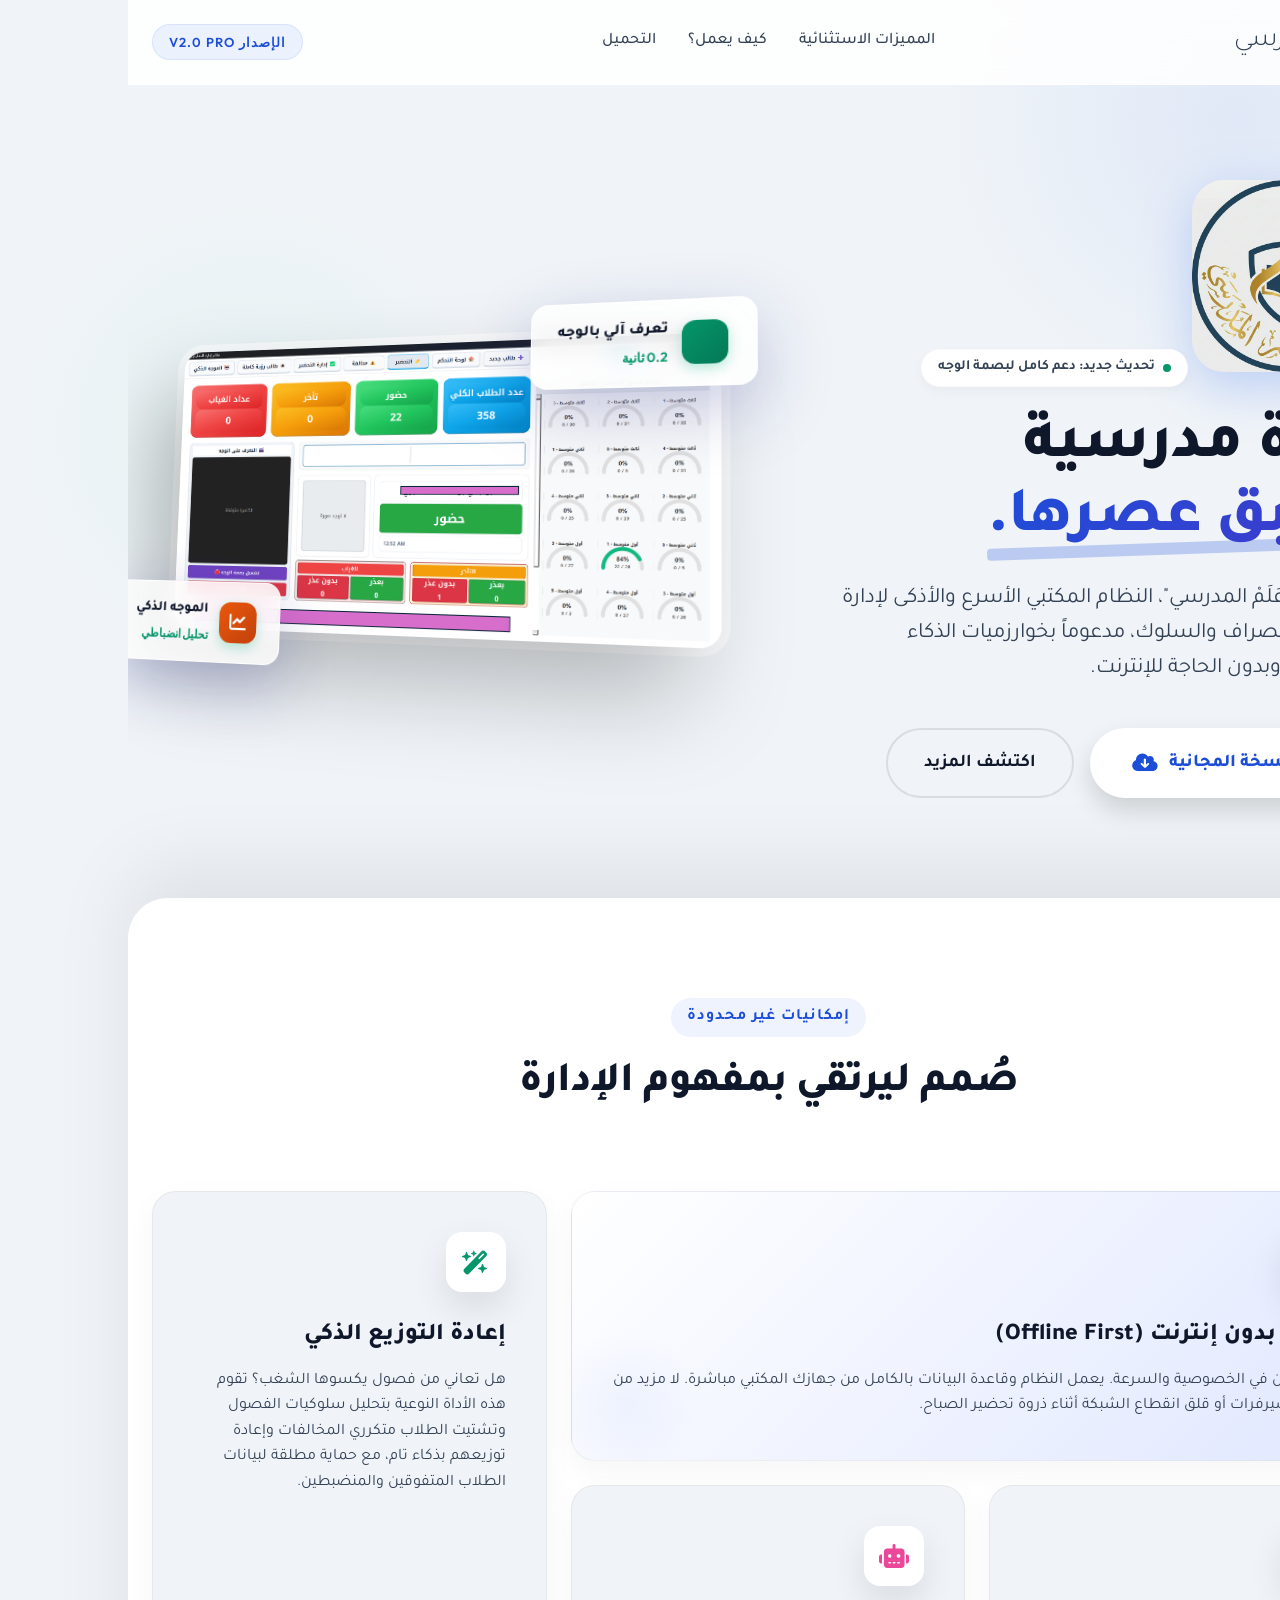
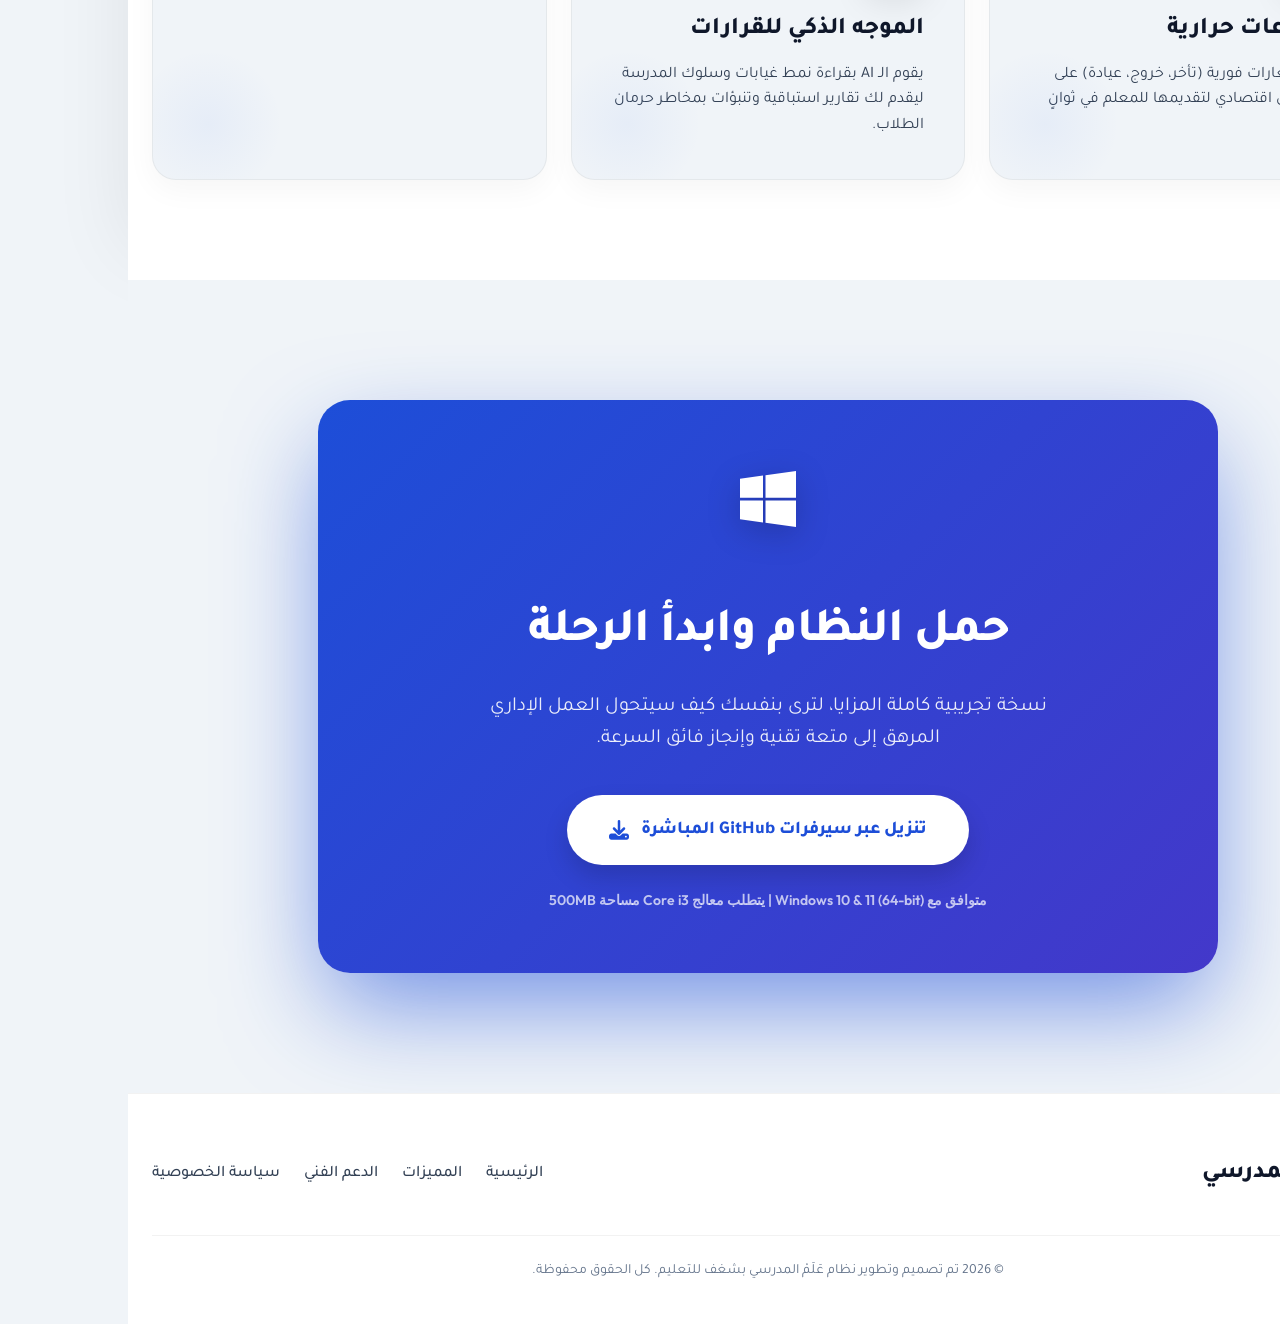
==== index.html @ 2feb37c1 "ملفات الموقع" ====
<!DOCTYPE html>
<html lang="ar" dir="rtl">

<head>
    <meta charset="UTF-8">
    <meta name="viewport" content="width=device-width, initial-scale=1.0">
    <title>عَلَمْ المدرسي | الإدارة المدرسية بذكاء اصطناعي</title>
    <!-- Modern Typefaces -->
    <link
        href="https://fonts.googleapis.com/css2?family=Tajawal:wght@300;400;500;700;800&family=Outfit:wght@300;400;600;800&display=swap"
        rel="stylesheet">
    <!-- FontAwesome Pro Icons -->
    <link rel="stylesheet" href="https://cdnjs.cloudflare.com/ajax/libs/font-awesome/6.4.0/css/all.min.css">
    <link rel="stylesheet" href="style.css">
</head>

<body>

    <!-- Header Glassmorphism -->
    <header id="navbar">
        <div class="container">
            <a href="#" class="logo">
                عَلَمْ <span>المدرسي</span>
            </a>

            <nav class="nav-links">
                <a href="#features">المميزات الاستثنائية</a>
                <a href="#how">كيف يعمل؟</a>
                <a href="#download">التحميل</a>
            </nav>

            <div class="tagline">الإصدار V2.0 PRO</div>
        </div>
    </header>

    <!-- Hero Section -->
    <section class="masthead">
        <div class="container">
            <div class="intro-text">
                <div style="margin-bottom: 24px; display: inline-block; animation: float 4s ease-in-out infinite;">
                    <img src="logo.png" alt="شعار برنامج علم"
                        style="height: 192px; width: auto; filter: drop-shadow(0 15px 25px rgba(37, 99, 235, 0.25)); border-radius: 32px;">
                </div>
                <div class="badge-new">
                    <span class="pulse"></span> تحديث جديد: دعم كامل لبصمة الوجه
                </div>
                <h1>إدارة مدرسية <span>تسبق عصرها.</span></h1>
                <p>تعرّف على "عَلَمْ المدرسي"، النظام المكتبي الأسرع والأذكى لإدارة الحضور والانصراف والسلوك، مدعوماً
                    بخوارزميات الذكاء الاصطناعي وبدون الحاجة للإنترنت.</p>

                <div class="hero-buttons">
                    <a href="#download" class="btn-primary">
                        حمل النسخة المجانية <i class="fa-solid fa-cloud-arrow-down"></i>
                    </a>
                    <a href="#features" class="btn-secondary">
                        اكتشف المزيد
                    </a>
                </div>
            </div>

            <div class="intro-graphic">
                <div class="graphic-wrapper">
                    <img src="Picture1.png" alt="واجهة نظام علم الذكي" class="app-screenshot"
                        onerror="this.src='https://placehold.co/800x550/f1f5f9/94a3b8?font=raleway&text=App+Screenshot'">

                    <!-- Decorative Floating Elements -->
                    <div class="float-element float-top-left">
                        <div class="float-icon"><i class="fa-solid fa-face-viewfinder"></i></div>
                        <div class="float-text">
                            <h4>تعرف آلي بالوجه</h4>
                            <p>0.2 ثانية</p>
                        </div>
                    </div>

                    <div class="float-element float-bottom-right">
                        <div class="float-icon" style="background: var(--warm-gradient)"><i
                                class="fa-solid fa-chart-line"></i></div>
                        <div class="float-text">
                            <h4>الموجه الذكي</h4>
                            <p>تحليل انضباطي</p>
                        </div>
                    </div>
                </div>
            </div>
        </div>
    </section>

    <!-- Bento Grid Features Section -->
    <section id="features" class="main-content">
        <div class="container">
            <div class="section-header">
                <span class="section-subtitle">إمكانيات غير محدودة</span>
                <h2 class="section-title">صُمم ليرتقي بمفهوم الإدارة</h2>
            </div>

            <div class="bento-grid">

                <!-- Large Feature 1 -->
                <div class="bento-item large">
                    <div class="bento-icon"><i class="fa-solid fa-microchip"></i></div>
                    <div class="bento-content">
                        <h3>يعمل بدون إنترنت (Offline First)</h3>
                        <p>قوتنا تكمن في الخصوصية والسرعة. يعمل النظام وقاعدة البيانات بالكامل من جهازك المكتبي مباشرة.
                            لا مزيد من انتظار السيرفرات أو قلق انقطاع الشبكة أثناء ذروة تحضير الصباح.</p>
                    </div>
                    <div class="bento-decorator"></div>
                </div>

                <!-- Tall Feature -->
                <div class="bento-item tall">
                    <div class="bento-icon"><i class="fa-solid fa-wand-magic-sparkles"></i></div>
                    <div class="bento-content">
                        <h3>إعادة التوزيع الذكي</h3>
                        <p>هل تعاني من فصول يكسوها الشغب؟ تقوم هذه الأداة النوعية بتحليل سلوكيات الفصول وتشتيت الطلاب
                            متكرري المخالفات وإعادة توزيعهم بذكاء تام، مع حماية مطلقة لبيانات الطلاب المتفوقين
                            والمنضبطين.</p>
                    </div>
                    <div class="bento-decorator"></div>
                </div>

                <!-- Normal Feature 1 -->
                <div class="bento-item">
                    <div class="bento-icon"><i class="fa-solid fa-expand"></i></div>
                    <div class="bento-content">
                        <h3>مطبوعات حرارية</h3>
                        <p>اطبع إشعارات فورية (تأخر، خروج، عيادة) على ورق حراري اقتصادي لتقديمها للمعلم في ثوانٍ معدودة.
                        </p>
                    </div>
                    <div class="bento-decorator"></div>
                </div>

                <!-- Normal Feature 2 -->
                <div class="bento-item">
                    <div class="bento-icon"><i class="fa-solid fa-robot"></i></div>
                    <div class="bento-content">
                        <h3>الموجه الذكي للقرارات</h3>
                        <p>يقوم الـ AI بقراءة نمط غيابات وسلوك المدرسة ليقدم لك تقارير استباقية وتنبؤات بمخاطر حرمان
                            الطلاب.</p>
                    </div>
                    <div class="bento-decorator"></div>
                </div>

            </div>
        </div>
    </section>

    <!-- Premium Download Call to Action -->
    <section id="download" class="download-section">
        <div class="container">
            <div class="download-card-premium">
                <div class="download-icon-large"><i class="fa-brands fa-windows"></i></div>
                <h2>حمل النظام وابدأ الرحلة</h2>
                <p>نسخة تجريبية كاملة المزايا، لترى بنفسك كيف سيتحول العمل الإداري المرهق إلى متعة تقنية وإنجاز فائق
                    السرعة.</p>

                <!-- UPDATE LINK HERE FROM GITHUB RELEASES -->
                <a href="https://github.com/YOUR_USERNAME/ALAM_APP/releases/latest/download/ALAM_Setup.exe"
                    class="btn-primary" style="color: var(--accent-primary);">
                    تنزيل عبر سيرفرات GitHub المباشرة <i class="fa-solid fa-download"></i>
                </a>

                <div class="sys-req">
                    متوافق مع Windows 10 & 11 (64-bit) | يتطلب معالج Core i3 مساحة 500MB
                </div>
            </div>
        </div>
    </section>

    <!-- Simple Elegant Footer -->
    <footer>
        <div class="container">
            <div class="footer-content">
                <div class="footer-logo">
                    <img src="logo.png" alt="شعار علم"
                        style="height: 32px; width: auto; filter: grayscale(100%); opacity: 0.6;"> عَلَمْ المدرسي
                </div>
                <div class="footer-links">
                    <a href="#">الرئيسية</a>
                    <a href="#features">المميزات</a>
                    <a href="#">الدعم الفني</a>
                    <a href="#">سياسة الخصوصية</a>
                </div>
            </div>
            <div class="copyright">
                &copy; 2026 تم تصميم وتطوير نظام عَلَمْ المدرسي بشغف للتعليم. كل الحقوق محفوظة.
            </div>
        </div>
    </footer>

    <!-- Header Scroll Effect script -->
    <script>
        window.addEventListener('scroll', () => {
            const header = document.getElementById('navbar');
            if (window.scrollY > 50) {
                header.classList.add('scrolled');
            } else {
                header.classList.remove('scrolled');
            }
        });
    </script>
</body>

</html>
---- style.css ----
/* Alam School App - Premium Glassmorphism Light Theme */

@import url('https://fonts.googleapis.com/css2?family=Tajawal:wght@300;400;500;700;800&family=Outfit:wght@300;400;600;800&display=swap');

:root {
    /* Premium Light Theme Palette - Bolder and More Vibrant */
    --bg-main: #f0f4f8;
    /* Crisp, slightly cooler background */
    --bg-secondary: #ffffff;
    --text-primary: #0f172a;
    /* Deep slate */
    --text-secondary: #334155;
    /* Darker secondary text for better contrast */
    --text-muted: #64748b;
    /* Less faded muted text */

    /* Vibrant Gradients & Accents */
    --accent-primary: #1d4ed8;
    /* Stronger Royal Blue */
    --accent-secondary: #059669;
    /* Richer Emerald */
    --accent-gradient: linear-gradient(135deg, #1d4ed8 0%, #4338ca 100%);
    --emerald-gradient: linear-gradient(135deg, #059669 0%, #047857 100%);
    --warm-gradient: linear-gradient(135deg, #ea580c 0%, #c2410c 100%);

    /* Glassmorphism values */
    --glass-bg: rgba(255, 255, 255, 0.85);
    /* Slightly darker glass for contrast */
    --glass-border: rgba(255, 255, 255, 0.8);
    --glass-shadow: 0 20px 60px 0 rgba(31, 38, 135, 0.25);
    /* Huge glassy shadow */

    /* Micro-animation timing */
    --transition-fast: 0.2s cubic-bezier(0.4, 0, 0.2, 1);
    --transition-smooth: 0.4s cubic-bezier(0.16, 1, 0.3, 1);
    --transition-bounce: 0.5s cubic-bezier(0.34, 1.56, 0.64, 1);
}

* {
    box-sizing: border-box;
    margin: 0;
    padding: 0;
}

body {
    font-family: 'Tajawal', sans-serif;
    background-color: var(--bg-main);
    color: var(--text-primary);
    line-height: 1.7;
    direction: rtl;
    /* Right to left for Arabic */
    overflow-x: hidden;
    /* Prevent horizontal scroll from decorative elements */
}

/* Background Gradients (Aesthetic details) */
body::before {
    content: '';
    position: absolute;
    top: -20%;
    right: -10%;
    width: 600px;
    height: 600px;
    background: radial-gradient(circle, rgba(37, 99, 235, 0.08) 0%, rgba(248, 250, 252, 0) 70%);
    z-index: -1;
    pointer-events: none;
    border-radius: 50%;
}

body::after {
    content: '';
    position: absolute;
    top: 20%;
    left: -10%;
    width: 500px;
    height: 500px;
    background: radial-gradient(circle, rgba(16, 185, 129, 0.05) 0%, rgba(248, 250, 252, 0) 70%);
    z-index: -1;
    pointer-events: none;
    border-radius: 50%;
}

.container {
    max-width: 1280px;
    margin: 0 auto;
    padding: 0 24px;
}

/* -------------------------------------
 * Header / Navbar (Glassmorphism)
 * ------------------------------------- */
header {
    position: fixed;
    top: 0;
    left: 0;
    width: 100%;
    z-index: 1000;
    background: var(--glass-bg);
    backdrop-filter: blur(16px);
    -webkit-backdrop-filter: blur(16px);
    border-bottom: 1px solid var(--glass-border);
    padding: 18px 0;
    transition: var(--transition-smooth);
}

header.scrolled {
    padding: 12px 0;
    box-shadow: 0 4px 20px rgba(0, 0, 0, 0.03);
}

header .container {
    display: flex;
    justify-content: space-between;
    align-items: center;
}

.logo {
    display: flex;
    align-items: center;
    gap: 12px;
    text-decoration: none;
    font-size: 28px;
    font-weight: 800;
    color: var(--text-primary);
    letter-spacing: -0.5px;
    transition: var(--transition-bounce);
}

.logo:hover {
    transform: scale(1.02);
}

.logo i {
    background: var(--accent-gradient);
    -webkit-background-clip: text;
    -webkit-text-fill-color: transparent;
    font-size: 32px;
    filter: drop-shadow(0 2px 4px rgba(37, 99, 235, 0.2));
}

.logo span {
    font-weight: 300;
    color: var(--text-secondary);
}

.nav-links {
    display: flex;
    gap: 32px;
    align-items: center;
}

.nav-links a {
    text-decoration: none;
    color: var(--text-secondary);
    font-weight: 500;
    font-size: 16px;
    position: relative;
    padding: 8px 0;
    transition: color var(--transition-fast);
}

.nav-links a:hover {
    color: var(--accent-primary);
}

.nav-links a::after {
    content: '';
    position: absolute;
    bottom: 0;
    right: 0;
    width: 0;
    height: 2px;
    background: var(--accent-gradient);
    border-radius: 2px;
    transition: width var(--transition-smooth);
}

.nav-links a:hover::after {
    width: 100%;
    right: auto;
    left: 0;
}

.tagline {
    font-family: 'Outfit', sans-serif;
    font-size: 13px;
    letter-spacing: 1px;
    font-weight: 600;
    background: rgba(37, 99, 235, 0.08);
    color: var(--accent-primary);
    padding: 6px 16px;
    border-radius: 20px;
    border: 1px solid rgba(37, 99, 235, 0.1);
}

/* -------------------------------------
 * Hero Section
 * ------------------------------------- */
.masthead {
    padding: 180px 0 100px;
    position: relative;
    overflow: hidden;
}

.masthead .container {
    display: flex;
    align-items: center;
    justify-content: space-between;
    gap: 60px;
}

.intro-text {
    flex: 1.1;
    z-index: 2;
}

.badge-new {
    display: inline-flex;
    align-items: center;
    gap: 8px;
    background: white;
    padding: 6px 16px;
    border-radius: 30px;
    font-size: 14px;
    font-weight: 700;
    color: var(--text-secondary);
    box-shadow: 0 4px 12px rgba(0, 0, 0, 0.04);
    border: 1px solid rgba(0, 0, 0, 0.02);
    margin-bottom: 24px;
    animation: slideDownFade 0.8s ease-out forwards;
}

.badge-new span.pulse {
    width: 8px;
    height: 8px;
    background: var(--accent-secondary);
    border-radius: 50%;
    box-shadow: 0 0 0 0 rgba(16, 185, 129, 0.4);
    animation: pulse 2s infinite;
}

.intro-text h1 {
    font-size: 64px;
    font-weight: 800;
    line-height: 1.15;
    color: var(--text-primary);
    margin-bottom: 24px;
    letter-spacing: -1px;
    animation: slideUpFade 0.8s ease-out 0.1s both;
}

.intro-text h1 span {
    background: var(--accent-gradient);
    -webkit-background-clip: text;
    -webkit-text-fill-color: transparent;
    position: relative;
    display: inline-block;
}

/* Underline decoration */
.intro-text h1 span::after {
    content: '';
    position: absolute;
    bottom: 4px;
    left: 0;
    width: 100%;
    height: 12px;
    background: rgba(29, 78, 216, 0.25);
    /* Stronger underline */
    border-radius: 4px;
    z-index: -1;
    transform: rotate(-2deg);
}

.intro-text p {
    font-size: 22px;
    color: var(--text-secondary);
    margin-bottom: 40px;
    font-weight: 400;
    line-height: 1.6;
    max-width: 90%;
    animation: slideUpFade 0.8s ease-out 0.2s both;
}

.hero-buttons {
    display: flex;
    gap: 16px;
    animation: slideUpFade 0.8s ease-out 0.3s both;
}

/* -------------------------------------
 * Graphics & Dashboard Mockup
 * ------------------------------------- */
.intro-graphic {
    flex: 1;
    position: relative;
    perspective: 1000px;
    animation: floatIn 1s cubic-bezier(0.2, 0.8, 0.2, 1) 0.4s both;
}

.graphic-wrapper {
    position: relative;
    transform: rotateY(-15deg) rotateX(5deg);
    transform-style: preserve-3d;
    transition: transform 0.6s cubic-bezier(0.2, 0.8, 0.2, 1);
}

.intro-graphic:hover .graphic-wrapper {
    transform: rotateY(-5deg) rotateX(2deg);
}

.app-screenshot {
    width: 100%;
    height: auto;
    border-radius: 20px;
    display: block;
    box-shadow:
        -30px 45px 90px rgba(0, 0, 0, 0.25),
        /* Massive drop shadow */
        0 0 0 1px rgba(255, 255, 255, 0.9) inset,
        0 0 0 8px rgba(255, 255, 255, 0.6);
    background: white;
}

/* Floating aesthetic elements */
.float-element {
    position: absolute;
    background: var(--glass-bg);
    backdrop-filter: blur(12px);
    -webkit-backdrop-filter: blur(12px);
    border: 1px solid var(--glass-border);
    border-radius: 16px;
    padding: 16px 24px;
    box-shadow: var(--glass-shadow);
    display: flex;
    align-items: center;
    gap: 12px;
    transform: translateZ(50px);
}

.float-top-left {
    top: -20px;
    right: -30px;
    animation: float 6s ease-in-out infinite;
}

.float-bottom-right {
    bottom: -30px;
    left: -40px;
    animation: float 5s ease-in-out infinite alternate;
}

.float-icon {
    width: 40px;
    height: 40px;
    border-radius: 12px;
    background: var(--emerald-gradient);
    display: flex;
    align-items: center;
    justify-content: center;
    color: white;
    font-size: 18px;
    box-shadow: 0 4px 12px rgba(16, 185, 129, 0.3);
}

.float-text h4 {
    font-size: 14px;
    font-weight: 800;
    color: var(--text-primary);
    margin: 0 0 2px 0;
}

.float-text p {
    font-size: 12px;
    font-family: 'Outfit', sans-serif;
    color: var(--accent-secondary);
    font-weight: 600;
    margin: 0;
}

/* -------------------------------------
 * Features Grid - Bento Box Style
 * ------------------------------------- */
.main-content {
    padding: 100px 0;
    background: white;
    position: relative;
    border-radius: 40px 40px 0 0;
    box-shadow: 0 -30px 80px rgba(0, 0, 0, 0.08);
    /* Stronger top shadow for separation */
}

.section-header {
    text-align: center;
    margin-bottom: 70px;
}

.section-subtitle {
    color: var(--accent-primary);
    font-weight: 700;
    font-size: 16px;
    letter-spacing: 1px;
    text-transform: uppercase;
    margin-bottom: 12px;
    display: inline-block;
    background: rgba(37, 99, 235, 0.08);
    padding: 6px 16px;
    border-radius: 20px;
}

.section-title {
    font-size: 42px;
    font-weight: 800;
    color: var(--text-primary);
    letter-spacing: -0.5px;
}

.bento-grid {
    display: grid;
    grid-template-columns: repeat(3, 1fr);
    gap: 24px;
}

/* Varying card sizes for bento effect */
.bento-item {
    background: var(--bg-main);
    border-radius: 24px;
    padding: 40px;
    border: 1px solid rgba(0, 0, 0, 0.05);
    transition: var(--transition-bounce);
    position: relative;
    overflow: hidden;
    display: flex;
    flex-direction: column;
    box-shadow: 0 10px 30px rgba(0, 0, 0, 0.04);
    /* Base shadow instead of flat */
}

.bento-item:hover {
    transform: translateY(-12px) scale(1.02);
    box-shadow: 0 35px 70px rgba(0, 0, 0, 0.18);
    /* Extreme pop-out shadow */
    background: #ffffff;
    border-color: rgba(37, 99, 235, 0.25);
}

.bento-item.large {
    grid-column: span 2;
    background: linear-gradient(135deg, #ffffff 0%, #e0e7ff 100%);
    /* Stronger faint blue tint */
}

.bento-item.tall {
    grid-row: span 2;
}

.bento-icon {
    width: 60px;
    height: 60px;
    border-radius: 16px;
    background: white;
    display: flex;
    align-items: center;
    justify-content: center;
    font-size: 24px;
    margin-bottom: 24px;
    box-shadow: 0 15px 35px rgba(0, 0, 0, 0.1);
    /* Floating icon shadow */
    transition: var(--transition-bounce);
}

.bento-item:hover .bento-icon {
    transform: scale(1.1) rotate(5deg);
}

/* Icon specific colors */
.bento-item:nth-child(1) .bento-icon {
    color: var(--accent-primary);
}

.bento-item:nth-child(2) .bento-icon {
    color: var(--accent-secondary);
}

.bento-item:nth-child(3) .bento-icon {
    color: #f59e0b;
}

.bento-item:nth-child(4) .bento-icon {
    color: #ec4899;
}

.bento-item:nth-child(5) .bento-icon {
    color: #8b5cf6;
}

.bento-content h3 {
    font-size: 24px;
    font-weight: 800;
    color: var(--text-primary);
    margin-bottom: 12px;
}

.bento-content p {
    color: var(--text-secondary);
    font-size: 16px;
    line-height: 1.6;
    margin: 0;
}

/* Subtle corner decoration */
.bento-decorator {
    position: absolute;
    bottom: -20px;
    left: -20px;
    width: 150px;
    height: 150px;
    background: radial-gradient(circle, rgba(37, 99, 235, 0.05) 0%, transparent 70%);
    border-radius: 50%;
    pointer-events: none;
    transition: var(--transition-smooth);
}

.bento-item:hover .bento-decorator {
    transform: scale(1.5);
    background: radial-gradient(circle, rgba(37, 99, 235, 0.08) 0%, transparent 70%);
}

/* -------------------------------------
 * Download Section (Premium Card)
 * ------------------------------------- */
.download-section {
    padding: 120px 0;
    background: var(--bg-main);
    position: relative;
    overflow: hidden;
}

.download-card-premium {
    max-width: 900px;
    margin: 0 auto;
    background: var(--accent-gradient);
    border-radius: 32px;
    padding: 60px;
    color: white;
    text-align: center;
    position: relative;
    box-shadow: 0 40px 100px -10px rgba(29, 78, 216, 0.6);
    /* Massive glowing shadow */
    overflow: hidden;
}

/* Glass shine effect over the card */
.download-card-premium::before {
    content: '';
    position: absolute;
    top: 0;
    left: -100%;
    width: 50%;
    height: 100%;
    background: linear-gradient(to right, rgba(255, 255, 255, 0) 0%, rgba(255, 255, 255, 0.2) 50%, rgba(255, 255, 255, 0) 100%);
    transform: skewX(-25deg);
    animation: shine 4s infinite;
}

.download-icon-large {
    font-size: 64px;
    margin-bottom: 24px;
    display: inline-block;
    filter: drop-shadow(0 8px 16px rgba(0, 0, 0, 0.2));
}

.download-card-premium h2 {
    font-size: 48px;
    font-weight: 800;
    margin-bottom: 16px;
    letter-spacing: -1px;
}

.download-card-premium p {
    font-size: 20px;
    color: rgba(255, 255, 255, 0.9);
    margin-bottom: 40px;
    max-width: 600px;
    margin-left: auto;
    margin-right: auto;
    line-height: 1.6;
}

/* -------------------------------------
 * Buttons (Premium Inputs)
 * ------------------------------------- */
.btn-primary {
    display: inline-flex;
    align-items: center;
    justify-content: center;
    gap: 12px;
    background: white;
    color: var(--accent-primary);
    padding: 18px 40px;
    border-radius: 100px;
    font-size: 18px;
    font-weight: 800;
    text-decoration: none;
    box-shadow: 0 12px 24px rgba(0, 0, 0, 0.15);
    /* Stronger button shadow */
    transition: var(--transition-bounce);
    border: 2px solid transparent;
}

.btn-primary:hover {
    transform: translateY(-6px);
    box-shadow: 0 25px 50px rgba(0, 0, 0, 0.3);
    /* Massive hover shadow */
}

.btn-primary i {
    font-size: 20px;
    transition: transform var(--transition-fast);
}

.btn-primary:hover i {
    transform: translateY(3px);
    /* Download arrow down */
}

.btn-secondary {
    display: inline-flex;
    align-items: center;
    justify-content: center;
    background: transparent;
    color: var(--text-primary);
    padding: 16px 36px;
    border-radius: 100px;
    font-size: 18px;
    font-weight: 700;
    text-decoration: none;
    border: 2px solid rgba(15, 23, 42, 0.1);
    transition: var(--transition-smooth);
}

.btn-secondary:hover {
    background: rgba(15, 23, 42, 0.05);
    border-color: rgba(15, 23, 42, 0.2);
    transform: translateY(-2px);
}

.sys-req {
    margin-top: 24px;
    font-family: 'Outfit', sans-serif;
    font-size: 14px;
    color: rgba(255, 255, 255, 0.7);
    font-weight: 600;
}

/* -------------------------------------
 * Footer
 * ------------------------------------- */
footer {
    background: white;
    padding: 60px 0 40px;
    border-top: 1px solid rgba(0, 0, 0, 0.05);
}

.footer-content {
    display: flex;
    justify-content: space-between;
    align-items: center;
    margin-bottom: 40px;
}

.footer-logo {
    font-size: 24px;
    font-weight: 800;
    color: var(--text-primary);
    display: flex;
    align-items: center;
    gap: 8px;
}

.footer-logo i {
    color: var(--text-muted);
}

.footer-links {
    display: flex;
    gap: 24px;
}

.footer-links a {
    color: var(--text-secondary);
    text-decoration: none;
    font-weight: 500;
    transition: color var(--transition-fast);
}

.footer-links a:hover {
    color: var(--accent-primary);
}

.copyright {
    text-align: center;
    padding-top: 24px;
    border-top: 1px solid rgba(0, 0, 0, 0.05);
    color: var(--text-muted);
    font-size: 14px;
}

/* -------------------------------------
 * Keyframe Animations
 * ------------------------------------- */
@keyframes slideDownFade {
    0% {
        opacity: 0;
        transform: translateY(-20px);
    }

    100% {
        opacity: 1;
        transform: translateY(0);
    }
}

@keyframes slideUpFade {
    0% {
        opacity: 0;
        transform: translateY(30px);
    }

    100% {
        opacity: 1;
        transform: translateY(0);
    }
}

@keyframes floatIn {
    0% {
        opacity: 0;
        transform: translateY(50px) scale(0.9);
    }

    100% {
        opacity: 1;
        transform: translateY(0) scale(1);
    }
}

@keyframes float {
    0% {
        transform: translateY(0) translateZ(50px);
    }

    50% {
        transform: translateY(-10px) translateZ(50px);
    }

    100% {
        transform: translateY(0) translateZ(50px);
    }
}

@keyframes pulse {
    0% {
        box-shadow: 0 0 0 0 rgba(16, 185, 129, 0.4);
    }

    70% {
        box-shadow: 0 0 0 10px rgba(16, 185, 129, 0);
    }

    100% {
        box-shadow: 0 0 0 0 rgba(16, 185, 129, 0);
    }
}

@keyframes shine {
    0% {
        left: -100%;
        opacity: 0;
    }

    20% {
        opacity: 1;
    }

    40% {
        left: 200%;
        opacity: 0;
    }

    100% {
        left: 200%;
        opacity: 0;
    }
}

/* -------------------------------------
 * Responsive Adjustments
 * ------------------------------------- */
@media (max-width: 1024px) {
    .masthead .container {
        flex-direction: column;
        text-align: center;
    }

    .intro-text h1 {
        font-size: 52px;
    }

    .intro-text p {
        max-width: 100%;
        margin: 0 auto 40px;
    }

    .hero-buttons {
        justify-content: center;
    }

    .float-element {
        display: none;
        /* Hide floating elements on smaller screens */
    }

    .bento-grid {
        grid-template-columns: repeat(2, 1fr);
    }

    .bento-item.large {
        grid-column: span 2;
    }
}

@media (max-width: 768px) {
    .nav-links {
        display: none;
        /* Hide nav on mobile for simplicity */
    }

    .intro-text h1 {
        font-size: 40px;
    }

    .bento-grid {
        grid-template-columns: 1fr;
    }

    .bento-item.large,
    .bento-item.tall {
        grid-column: span 1;
        grid-row: span 1;
    }

    .footer-content {
        flex-direction: column;
        gap: 24px;
    }
}
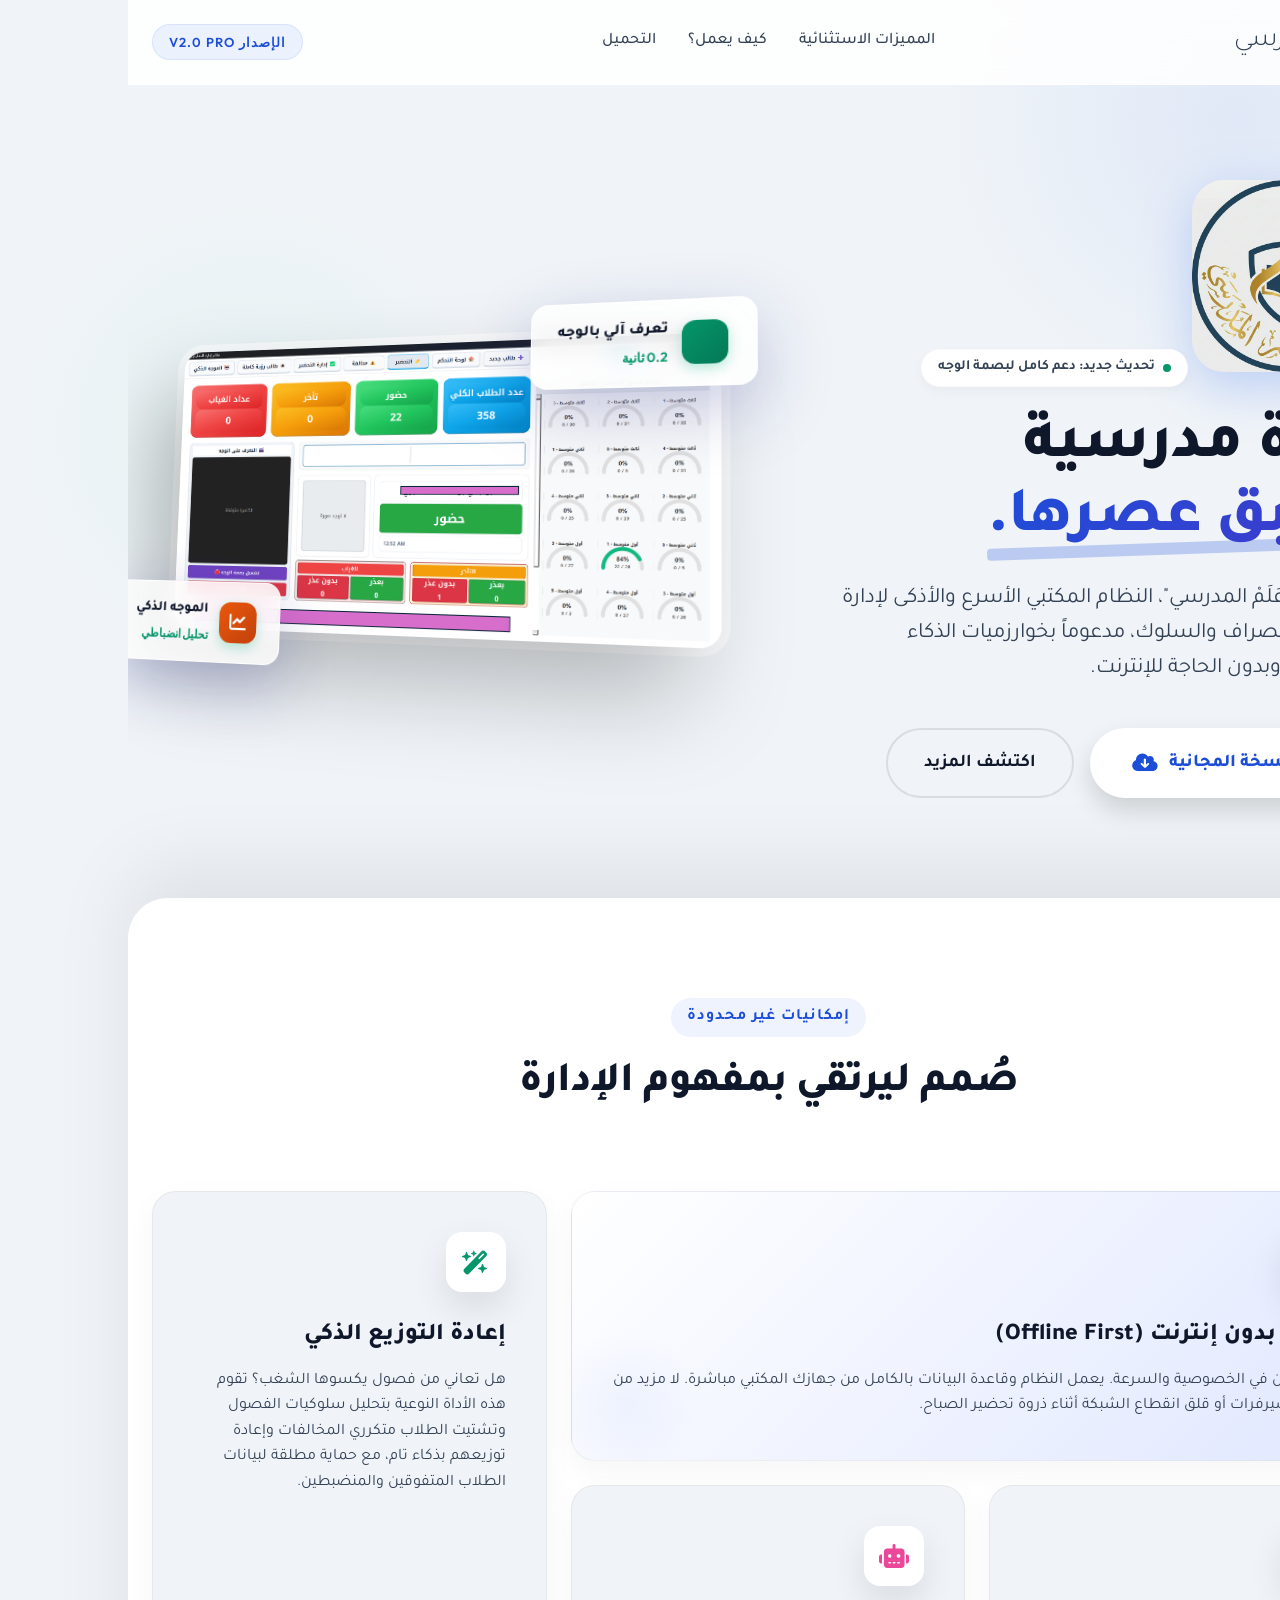
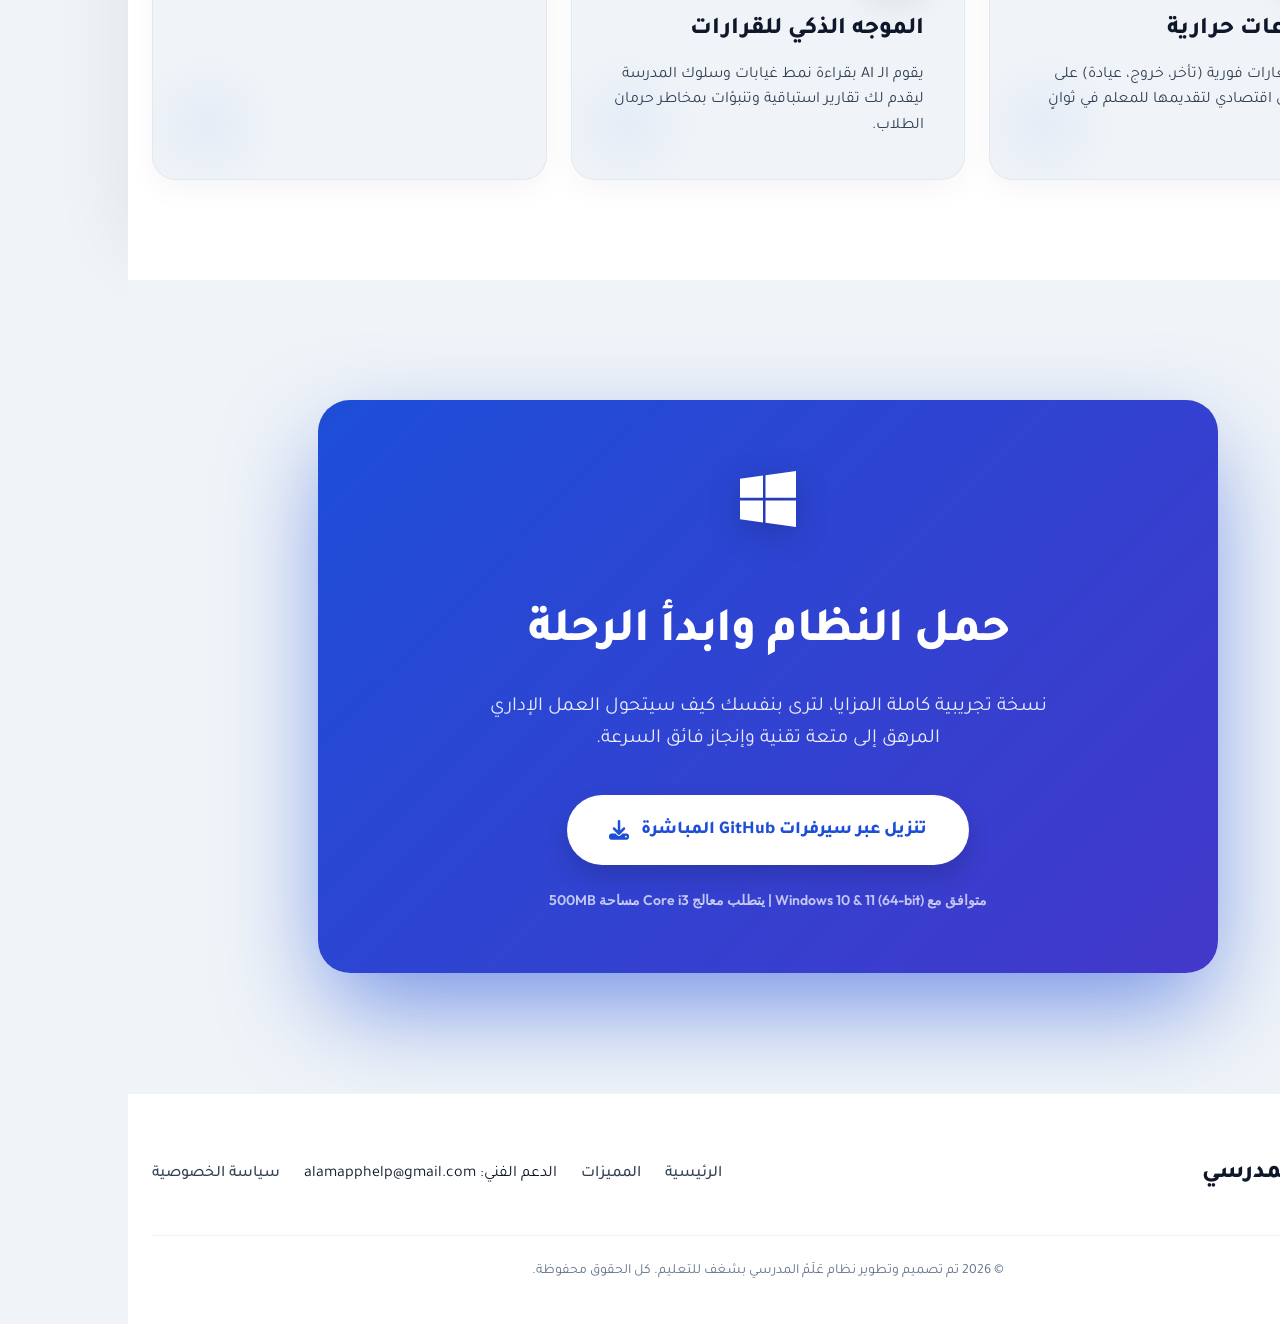
==== commit 9b0b6b7c: "email now is clear" ====
--- a/index.html
+++ b/index.html
@@ -177,7 +177,7 @@
                 <div class="footer-links">
                     <a href="#">الرئيسية</a>
                     <a href="#features">المميزات</a>
-                    <a href="#">الدعم الفني</a>
+                    <span>الدعم الفني: alamapphelp@gmail.com</span>
                     <a href="#">سياسة الخصوصية</a>
                 </div>
             </div>
